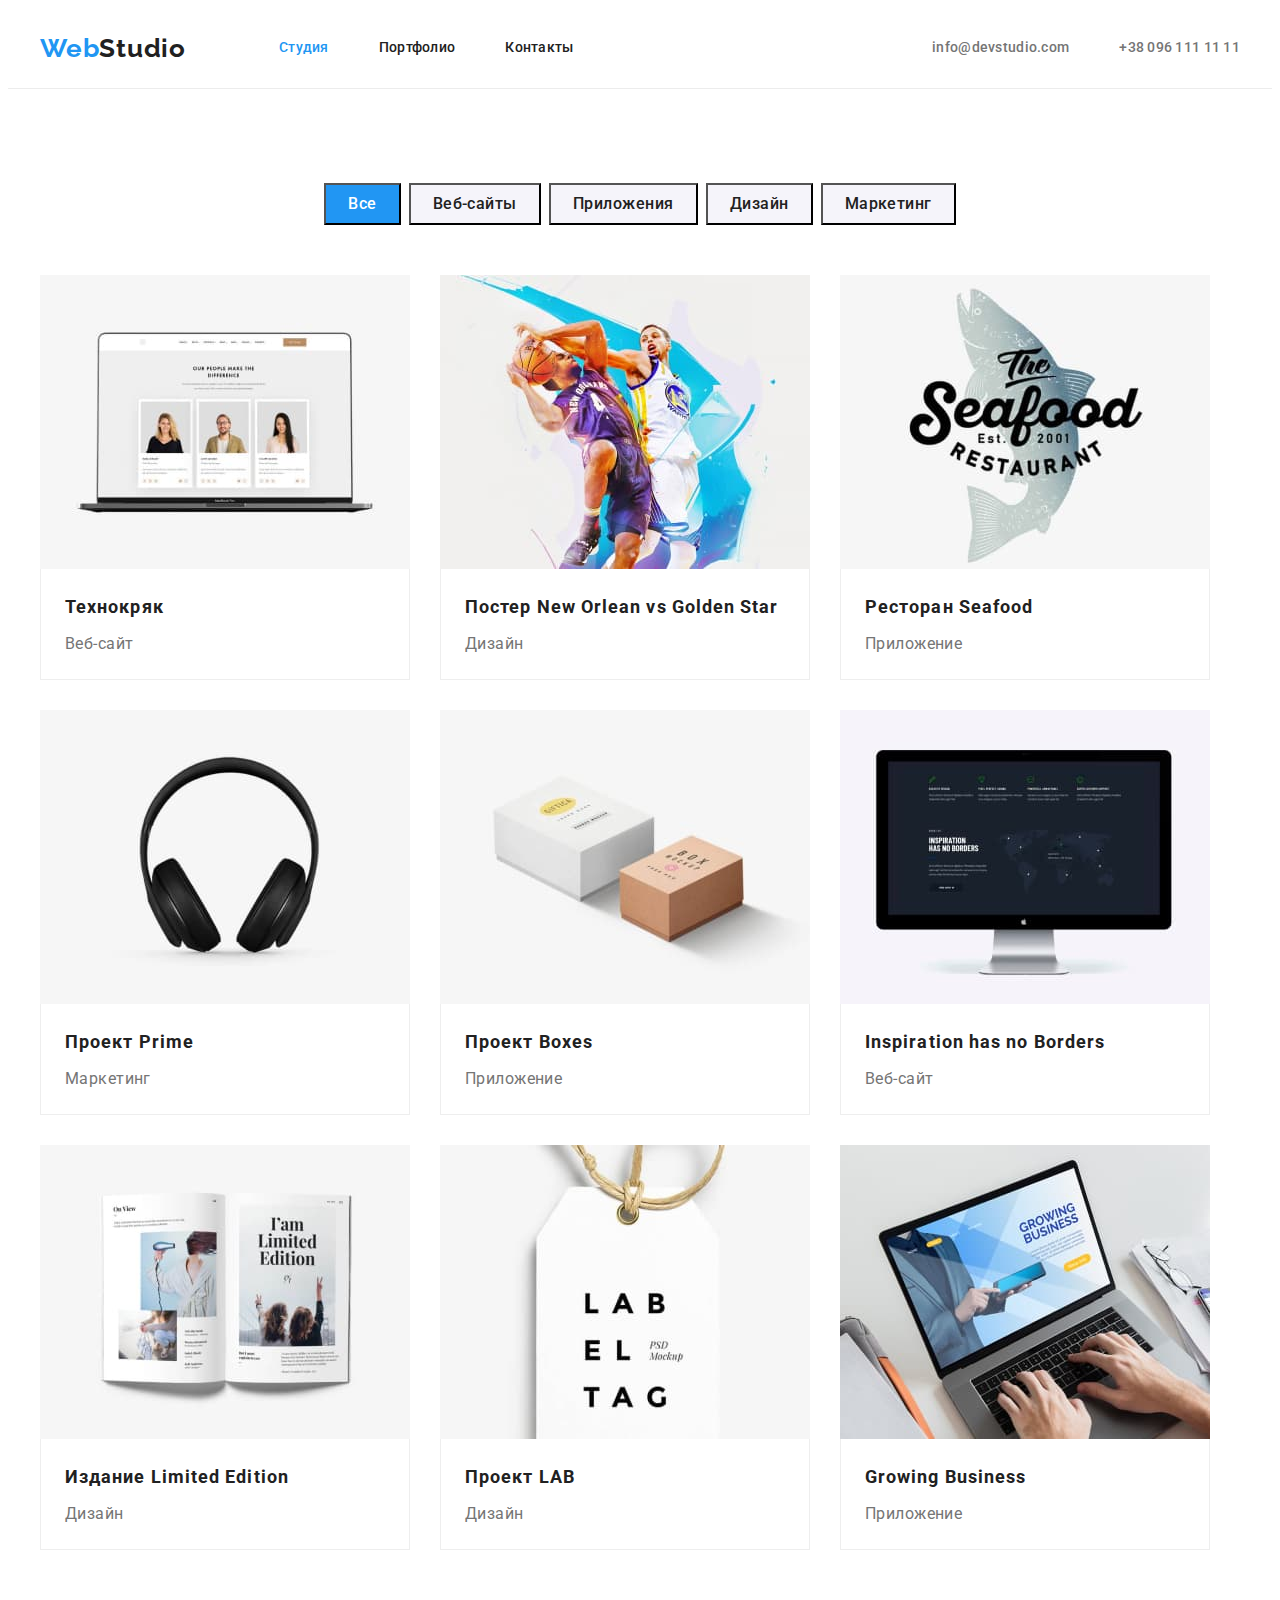
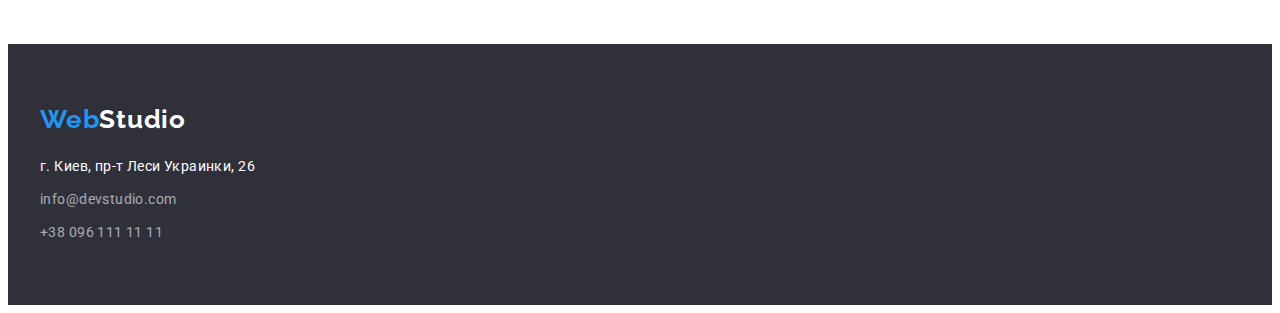
==== portfolio.html @ abe87b2e "hw4" ====
<!DOCTYPE html>
<html lang="ru">
<head>
    <link rel="preconnect" href="https://fonts.googleapis.com">
    <link rel="preconnect" href="https://fonts.gstatic.com" crossorigin>
    <link href="https://fonts.googleapis.com/css2?family=Raleway:wght@700&family=Roboto:wght@400;500;700;900&display=swap" rel="stylesheet">
    <link rel="stylesheet" href="https://cdnjs.cloudflare.com/ajax/libs/modern-normalize/1.1.0/modern-normalize.min.css" integrity="sha512-wpPYUAdjBVSE4KJnH1VR1HeZfpl1ub8YT/NKx4PuQ5NmX2tKuGu6U/JRp5y+Y8XG2tV+wKQpNHVUX03MfMFn9Q==" crossorigin="anonymous" referrerpolicy="no-referrer" />
    <meta charset="UTF-8">
    <meta http-equiv="X-UA-Compatible" content="IE=edge">
    <meta name="viewport" content="width=device-width, initial-scale=1.0">
    <link href="./css/styles.css" rel="stylesheet"> 
    <title>Portfolio</title>
</head>
<body>
    <header class="header">
        <div class="container header-container">
            <a  class="link logo" href="index.html">Web<span class="header-logo-span">Studio</span></a>
            <nav class="header-nav">
                <ul class="list header-list">
            <li class="header-item"><a href="index.html" class="link header-link current-link  ">Студия</a></li>
            <li class="header-item"><a href="portfolio.html" class="link header-link">Портфолио</a></li>
            <li class="header-item"><a href="" class="link header-link">Контакты</a></li>
                </ul>
            </nav>
            <ul class="list header-contact-list">
                <li class="header-contact-item"><a href=" mailto:info@devstudio.com" class="link header-link">info@devstudio.com</a></li>
                <li class="header-contact-item"><a href="tel:+380961111111" class="link header-link">+38 096 111 11 11</a></li>
            </ul>
        </div>
        
    </header>
<main>
 <!--Портфолио-->
    <section class="portfolio section">
        <div class="container">
        <h1 class="visually-hidden">Нашы работы</h1>
        <ul class="list filter-list">
            <li class="filter-item"><button type="button" class="filter-button current-filter">Все</button></li>
            <li class="filter-item"><button type="button" class="filter-button">Веб-сайты</button></li>
            <li class="filter-item"><button type="button" class="filter-button">Приложения</button></li>
            <li class="filter-item"><button type="button" class="filter-button">Дизайн</button></li>
            <li class="filter-item"><button type="button" class="filter-button">Маркетинг</button></li>
        </ul>

         <ul class="list portfolio-list card-set">
             <li class="portfolio-item item">
                <a href="" target="_blank" rel="noopener noreferrer" class="link">
                 <img src="./images/portfolio_img_1.jpg" alt="Ноутбук с изображением команды" width="370" height="294">
                 <div class="portfolio-content">
                 <h2 class="portfolio-project-name">Технокряк</h2>
                 <p class="portfolio-project-class">Веб-сайт</p>
                </div>
                </a>
             </li>
             <li class="portfolio-item item">
                <a href="" target="_blank" rel="noopener noreferrer" class="link">
                <img src="./images/portfolio_img_2.jpg" alt="Постер New Orlean vs Golden Star"  width="370" height="294">
                <div class="portfolio-content">
                <h2 class="portfolio-project-name">Постер New Orlean vs Golden Star</h2>
                <p class="portfolio-project-class">Дизайн</p>
                </div>
                </a>
            </li>
            <li class="portfolio-item item">
                <a href="" target="_blank" rel="noopener noreferrer" class="link">
                <img src="./images/portfolio_img_3.jpg" alt="Логотип ресторана Seafood" width="370" height="294">
                <div class="portfolio-content">
                <h2 class="portfolio-project-name">Ресторан Seafood</h2>
                <p class="portfolio-project-class">Приложение</p>
                </div>
                </a>
            </li>
            <li class="portfolio-item item">
                <a href="" target="_blank" rel="noopener noreferrer" class="link">
                <img src="./images/portfolio_img_4.jpg" alt="Наушники" width="370" height="294">
                <div class="portfolio-content">
                <h2 class="portfolio-project-name">Проект Prime</h2>
                <p class="portfolio-project-class">Маркетинг</p>
                </div>
                </a>
            </li>
            <li class="portfolio-item item">
                <a href="" target="_blank" rel="noopener noreferrer" class="link">
                <img src="./images/portfolio_img_5.jpg" alt="Коробки" width="370" height="294">
                <div class="portfolio-content">
                <h2 class="portfolio-project-name">Проект Boxes</h2>
                <p class="portfolio-project-class">Приложение</p>
                </div>
                </a>
            </li>
            <li class="portfolio-item item">
                <a href="" target="_blank" rel="noopener noreferrer" class="link">
                <img src="./images/portfolio_img_6.jpg" alt="Монитор с изображением Веб-сайта" width="370" height="294">
                <div class="portfolio-content">
                <h2 class="portfolio-project-name">Inspiration has no Borders</h2>
                <p class="portfolio-project-class">Веб-сайт</p>
                </div>
                </a>
            </li>
            <li class="portfolio-item item">
                <a href="" target="_blank" rel="noopener noreferrer" class="link">
                <img src="./images/portfolio_img_7.jpg" alt="Издание Limited Edition" width="370" height="294">
                <div class="portfolio-content">
                <h2 class="portfolio-project-name">Издание Limited Edition</h2>
                <p class="portfolio-project-class">Дизайн</p>
                </div>
                </a>
            </li>
            <li class="portfolio-item item">
                <a href="" target="_blank" rel="noopener noreferrer" class="link">
                <img src="./images/portfolio_img_8.jpg" alt="Етикетка с надписью LABEL TAG" width="370" height="294">
                <div class="portfolio-content">
                <h2 class="portfolio-project-name">Проект LAB</h2>
                <p class="portfolio-project-class">Дизайн</p>
                </div>
                </a>
            </li>
            <li class="portfolio-item item">
                <a href="" target="_blank" rel="noopener noreferrer" class="link">
                <img src="./images/portfolio_img_9.jpg" alt="Розробка приложения Growing Business" width="370" height="294">
                <div class="portfolio-content">
                <h2 class="portfolio-project-name">Growing Business</h2>
                <p class="portfolio-project-class">Приложение</p>
                </div>
                </a>
            </li>
         </ul>
        </div>
     </section>


</main>
<footer class="footer">
    <div class="container footer-container">
    <a href="" class="link logo">Web<span class="footer-logo-span">Studio</span></a>
    <address class="footer-address">
        <ul class="list footer-list">
        <li class="footer-item">
           <a href="https://goo.gl/maps/kdyRsUSUZegwHqDn6" target="_blank" rel="noopener noreferrer"  class="link footer-link">
          г. Киев, пр-т Леси Украинки, 26
           </a>
        </li> 
         <li class="footer-item">
           <a href="mailto:info@devstudio.com"  class="link footer-link">info@devstudio.com</a>
         </li>
        <li class="footer-item">
          <a href="tel:+380961111111"  class="link footer-link">+38 096 111 11 11</a>
        </li>
        </ul>
      </address>
    </div>
</footer>
    
</body>
</html>
---- css/styles.css ----
:root{
--logo-color: #2196F3;
--light-text-color: #ffffff;
--dark-text-color: #212121;
--accent-color: #2196F3;
--text-color: #757575; 

--light-background-color: #ffffff;
--dark-background-color: #2F303A;
--gray-background-color: #F5F4FA;



}
body{
font-family: 'Roboto', sans-serif;
font-size: 14px;
line-height: 1.71;
letter-spacing: 0.03em;
color: var(--text-color);
}
p, h1, h2, h3, h4, h5, h6{
    margin: 0;
}
ul{
    margin: 0;
    padding: 0;
}
img{
    display: block;
    width: 100%;
    height: auto;
}
.list{
    list-style: none;
}
.link {
    text-decoration: none;
    color: inherit;
}
button{
    cursor: pointer;
    font-family: inherit;
}
address{
    font-style: inherit;
}

.visually-hidden {
    position: absolute;
    white-space: nowrap;
    width: 1px;
    height: 1px;
    overflow: hidden;
    border: 0;
    padding: 0;
    clip: rect(0 0 0 0);
    clip-path: inset(50%);
    margin: -1px;
}

.container{
    width: 1200px;
    padding-left: 15px;
    padding-right: 15px;
    margin: 0 auto;
}

.section{
    padding-top: 94px;
    padding-bottom: 94px;
}
.card-set{
    display: flex;
    flex-wrap: wrap;
    margin-left: -30px;
    margin-top: -30px;
}

.item{
    margin-top: 30px;
    margin-left: 30px;
}


/*--------HEADER-----------*/
.header{
    border-bottom: 1px solid #ECECEC;
}

.header .logo{
    margin-right: 93px;
}


.header-container{
    display: flex;
    align-items: center;
}
    

.logo {
font-family: Raleway;
font-weight: bold;
font-size: 26px;
line-height: 1.19;
letter-spacing: 0.03em;
color: var(--logo-color);
}
.header-logo-span{
color:var(--dark-text-color)
}
.header-list{
    color:var(--dark-text-color);
    display: flex;
    
}
.header-contact-list{
display: flex;
margin-left: auto;
align-items: center;
}
.header-item:not(:last-child){
    margin-right: 50px;
}

.header-contact-item:not(:first-child){
    margin-left: 50px;
}

.header-link{
font-weight: 500;
line-height: 1.14;
letter-spacing: 0.02em;
padding-top: 32px;
padding-bottom: 32px;
display: flex;
align-items: center;

}
.header-link:hover,
.header-link:focus,
.current-link {
    color: var(--accent-color);
}

/*----------FOOTER---------*/
.footer{
    background-color: var(--dark-background-color);
    padding-top: 60px;
    padding-bottom: 60px;
}
.footer-container{
    display: flex;
    flex-direction: column;
}
.footer .logo{
    margin-bottom: 20px;
}

.footer-logo-span{
color:var(--light-text-color);
}
.footer-item:not(:last-child){
  margin-bottom: 9px;
}

.footer-link[target="_blank"]{
color:var(--light-text-color)
}
.footer-link{
color: rgba(255, 255, 255, 0.6);
}
.footer-link:hover,
.footer-link:focus{
    color: var(--accent-color);
}


/*---------HERO--------*/
.hero{
    background-color: var(--dark-background-color);
    padding-bottom: 200px;
    padding-top: 200px;
    text-align: center;
    
}
.hero-title{
font-weight: 900;
font-size: 44px;
line-height: 1.36;
letter-spacing: 0.06em;
text-transform: uppercase;
color:var(--light-text-color);
margin-bottom: 40px;
text-align: center;
max-width: 700px;
margin-left: auto;
margin-right: auto;




}
.hero-button{
font-weight: bold;
font-size: 16px;
line-height: 1.875;
letter-spacing: 0.06em;
color: var(--light-text-color);
background-color:var(--accent-color);
padding: 10px 32px;




}
/*---------ABOUT----------*/




.about-title{
font-size: 14px;
line-height: 1.14;
letter-spacing: 0.03em;
text-transform: uppercase;
color:var(--dark-text-color);
margin-bottom: 10px;
}

.about-list{
    display: flex;
}

.about-item{
    flex-basis: calc(100% / 4 - 30px);
}








/*----------WORK----------*/
.work{
    padding-top: 0;
}

.section-title{
font-size: 36px;
line-height: 1.16;
color:var(--dark-text-color);
margin-bottom: 50px;
text-align: center;
}

.work-list{
display: flex;
}
.work-item{
    flex-basis: calc(100% / 3 - 30px);
}



/*---------TEAM------------*/
.team{
    background-color: var(--gray-background-color);
}
.team-list{
    display: flex;
}


.team-item{
    background-color:var(--light-background-color);
    text-align: center;
    flex-basis: calc(100% / 4 - 30px);
}

.teem-content{
padding: 30px;
}


.team-people{
font-weight: 500;
color:var(--dark-text-color);
margin-bottom: 10px;

}
.team-position,
.team-people {
font-size: 16px;
line-height: 1.18;

}

/*--------------------PORTFOLIO-------------------*/

.filter-list{
    display: flex;
    justify-content: center;
    margin-bottom: 50px;
}
.filter-item:not(:last-child){
    margin-right: 8px;
}

.filter-button{
font-weight: 500;
font-size: 16px;
line-height: 1.625;
letter-spacing: 0.03em;
color:var(--dark-text-color);
background-color:var(--gray-background-color);
min-width: 73px;
padding: 6px 22px;
}


.filter-button:hover,
.filter-button:focus,
.current-filter {
color:var(--light-text-color);
background-color:var(--accent-color);
}



.portfolio-item{
    width: calc(100 / 3 - 30px) ;
}

.portfolio-content{
    border: 1px solid #eeeeee;
    border-top: 0;
    padding-top: 20px;
    padding-bottom: 20px;
    padding-left: 24px;
    padding-right: 24px;
   
    
    
}

.portfolio-project-name{
    font-size: 18px;
    line-height: 2;
    letter-spacing: 0.06em;
    color:var(--dark-text-color);
    margin-bottom: 4px;
}
.portfolio-project-class{
    font-weight: normal;
    font-size: 16px;
    line-height: 1.875;
 

}
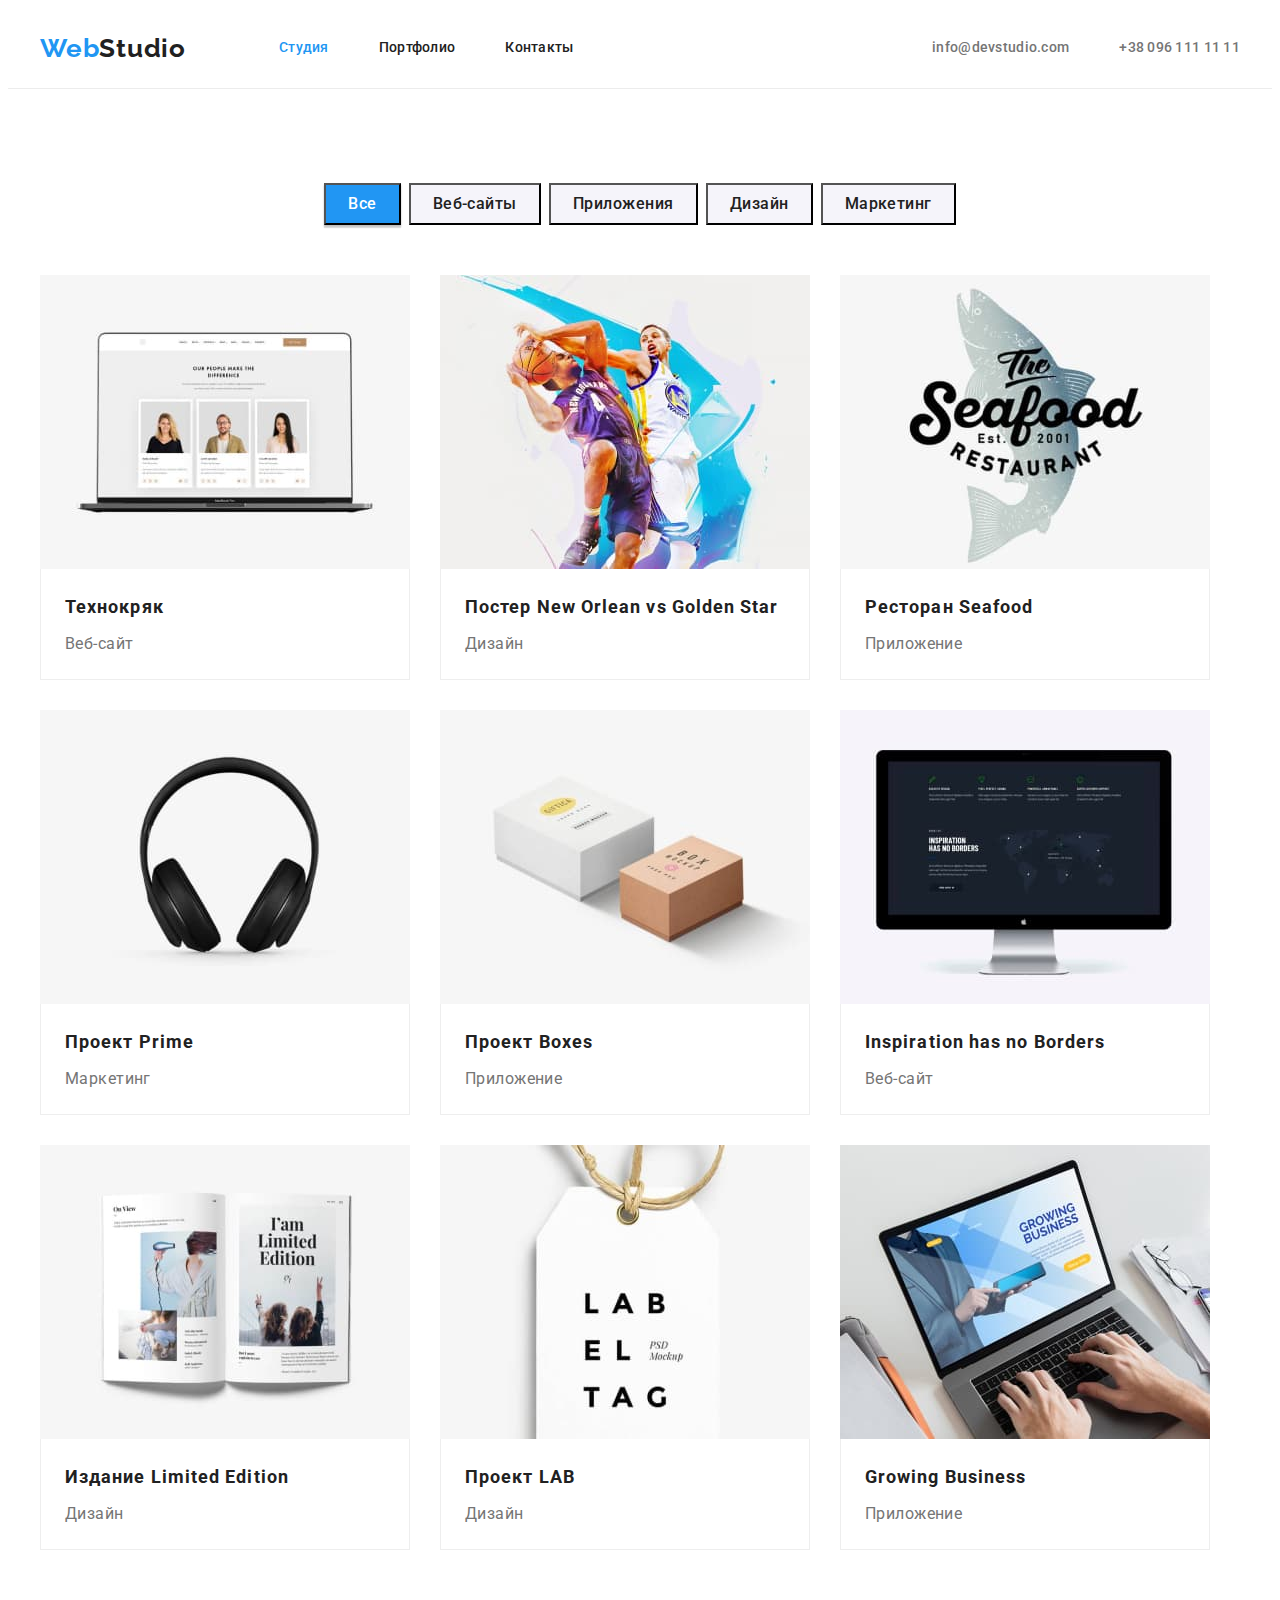
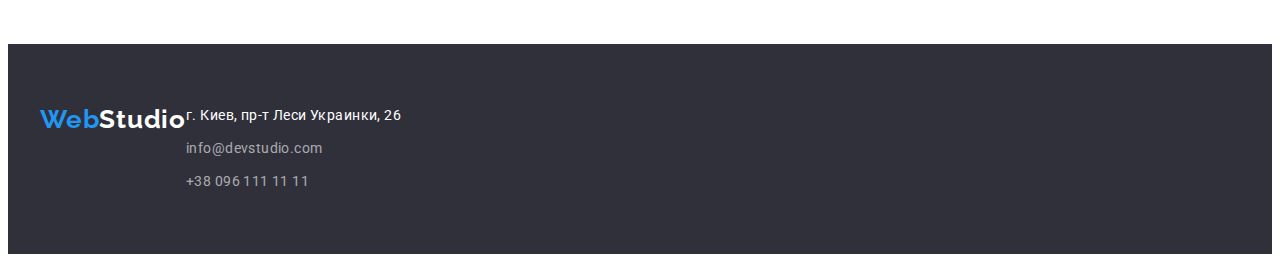
==== commit f117ca85: "hw 4!" ====
--- a/portfolio.html
+++ b/portfolio.html
@@ -44,7 +44,7 @@
 
          <ul class="list portfolio-list card-set">
              <li class="portfolio-item item">
-                <a href="" target="_blank" rel="noopener noreferrer" class="link">
+                <a href="" target="_blank" rel="noopener noreferrer" class="portfolio-link link">
                  <img src="./images/portfolio_img_1.jpg" alt="Ноутбук с изображением команды" width="370" height="294">
                  <div class="portfolio-content">
                  <h2 class="portfolio-project-name">Технокряк</h2>
@@ -53,7 +53,7 @@
                 </a>
              </li>
              <li class="portfolio-item item">
-                <a href="" target="_blank" rel="noopener noreferrer" class="link">
+                <a href="" target="_blank" rel="noopener noreferrer" class="portfolio-link link">
                 <img src="./images/portfolio_img_2.jpg" alt="Постер New Orlean vs Golden Star"  width="370" height="294">
                 <div class="portfolio-content">
                 <h2 class="portfolio-project-name">Постер New Orlean vs Golden Star</h2>
@@ -62,7 +62,7 @@
                 </a>
             </li>
             <li class="portfolio-item item">
-                <a href="" target="_blank" rel="noopener noreferrer" class="link">
+                <a href="" target="_blank" rel="noopener noreferrer" class="portfolio-link link">
                 <img src="./images/portfolio_img_3.jpg" alt="Логотип ресторана Seafood" width="370" height="294">
                 <div class="portfolio-content">
                 <h2 class="portfolio-project-name">Ресторан Seafood</h2>
@@ -71,7 +71,7 @@
                 </a>
             </li>
             <li class="portfolio-item item">
-                <a href="" target="_blank" rel="noopener noreferrer" class="link">
+                <a href="" target="_blank" rel="noopener noreferrer" class="portfolio-link link">
                 <img src="./images/portfolio_img_4.jpg" alt="Наушники" width="370" height="294">
                 <div class="portfolio-content">
                 <h2 class="portfolio-project-name">Проект Prime</h2>
@@ -80,7 +80,7 @@
                 </a>
             </li>
             <li class="portfolio-item item">
-                <a href="" target="_blank" rel="noopener noreferrer" class="link">
+                <a href="" target="_blank" rel="noopener noreferrer" class="portfolio-link link">
                 <img src="./images/portfolio_img_5.jpg" alt="Коробки" width="370" height="294">
                 <div class="portfolio-content">
                 <h2 class="portfolio-project-name">Проект Boxes</h2>
@@ -89,7 +89,7 @@
                 </a>
             </li>
             <li class="portfolio-item item">
-                <a href="" target="_blank" rel="noopener noreferrer" class="link">
+                <a href="" target="_blank" rel="noopener noreferrer" class="portfolio-link link">
                 <img src="./images/portfolio_img_6.jpg" alt="Монитор с изображением Веб-сайта" width="370" height="294">
                 <div class="portfolio-content">
                 <h2 class="portfolio-project-name">Inspiration has no Borders</h2>
@@ -98,7 +98,7 @@
                 </a>
             </li>
             <li class="portfolio-item item">
-                <a href="" target="_blank" rel="noopener noreferrer" class="link">
+                <a href="" target="_blank" rel="noopener noreferrer" class="portfolio-link link">
                 <img src="./images/portfolio_img_7.jpg" alt="Издание Limited Edition" width="370" height="294">
                 <div class="portfolio-content">
                 <h2 class="portfolio-project-name">Издание Limited Edition</h2>
@@ -107,7 +107,7 @@
                 </a>
             </li>
             <li class="portfolio-item item">
-                <a href="" target="_blank" rel="noopener noreferrer" class="link">
+                <a href="" target="_blank" rel="noopener noreferrer" class="portfolio-link link">
                 <img src="./images/portfolio_img_8.jpg" alt="Етикетка с надписью LABEL TAG" width="370" height="294">
                 <div class="portfolio-content">
                 <h2 class="portfolio-project-name">Проект LAB</h2>
@@ -116,7 +116,7 @@
                 </a>
             </li>
             <li class="portfolio-item item">
-                <a href="" target="_blank" rel="noopener noreferrer" class="link">
+                <a href="" target="_blank" rel="noopener noreferrer" class="portfolio-link link">
                 <img src="./images/portfolio_img_9.jpg" alt="Розробка приложения Growing Business" width="370" height="294">
                 <div class="portfolio-content">
                 <h2 class="portfolio-project-name">Growing Business</h2>
--- a/css/styles.css
+++ b/css/styles.css
@@ -3,7 +3,8 @@
 --light-text-color: #ffffff;
 --dark-text-color: #212121;
 --accent-color: #2196F3;
---text-color: #757575; 
+--text-color: #757575;
+--icon-color: #AFB1B8 ;
 
 --light-background-color: #ffffff;
 --dark-background-color: #2F303A;
@@ -143,16 +144,26 @@
 .current-link {
     color: var(--accent-color);
 }
+.header-contact-icon{
+    display: block;
+    margin-right: 10px;
+    fill: currentColor;
+}
 
 /*----------FOOTER---------*/
 .footer{
     background-color: var(--dark-background-color);
     padding-top: 60px;
     padding-bottom: 60px;
+    
 }
 .footer-container{
     display: flex;
+}
+.main-footer{
+    display: flex;
     flex-direction: column;
+    margin-right: 70px;
 }
 .footer .logo{
     margin-bottom: 20px;
@@ -165,7 +176,8 @@
   margin-bottom: 9px;
 }
 
-.footer-link[target="_blank"]{
+.footer-link[target="_blank"]
+{
 color:var(--light-text-color)
 }
 .footer-link{
@@ -175,7 +187,46 @@
 .footer-link:focus{
     color: var(--accent-color);
 }
-
+.footer-social{
+    display: flex;
+    flex-direction: column;
+}
+.footer-social-list{
+    display: flex;
+    justify-content: center;
+    margin-top: 16px;
+}
+.footer-social-item + .footer-social-item{
+    margin-left: 10px;
+}
+.footer-social-link{
+    display: flex;
+    justify-content: center;
+    align-items: center;
+    background-color: rgba(255, 255, 255, 0.1);
+    width: 44px;
+    height: 44px;
+    border-radius: 50%;
+    color:var(--light-text-color)
+
+}
+.footer-social-icon{
+    fill: currentColor;
+}
+.footer-social-link:hover,
+.footer-social-link:focus{
+    background-color: var(--accent-color);
+    color:#ffffff;
+}
+.footer-social-logo{
+ font-weight: bold;
+font-size: 14px;
+line-height: 1.14;
+letter-spacing: 0.03em;
+text-transform: uppercase;
+margin-bottom: 20px;
+color: var(--light-text-color);
+}
 
 /*---------HERO--------*/
 .hero{
@@ -183,7 +234,12 @@
     padding-bottom: 200px;
     padding-top: 200px;
     text-align: center;
-    
+    background-image: linear-gradient(
+        rgba(47, 48, 58, 0.4),
+        rgba(47, 48, 58, 0.4)
+        ),url(../images/hero_bg_img.jpg);
+    background-repeat: no-repeat;
+    background-position: center;
 }
 .hero-title{
 font-weight: 900;
@@ -236,6 +292,15 @@
 .about-item{
     flex-basis: calc(100% / 4 - 30px);
 }
+.about-img{
+    display: flex;
+    justify-content: center;
+    align-items: center;
+    background-color: var(--gray-background-color);
+    height: 120px;
+    margin-bottom: 30px;
+}
+
 
 
 
@@ -279,11 +344,44 @@
     background-color:var(--light-background-color);
     text-align: center;
     flex-basis: calc(100% / 4 - 30px);
+    box-shadow:
+     0px 1px 3px rgba(0, 0, 0, 0.12),
+     0px 1px 1px rgba(0, 0, 0, 0.14), 
+     0px 2px 1px rgba(0, 0, 0, 0.2);
+    border-radius: 0px 0px 4px 4px;
 }
 
 .teem-content{
-padding: 30px;
-}
+    padding: 30px 32px;
+
+}
+.team-social-list{
+    display: flex;
+    justify-content: center;
+    margin-top: 16px;
+}
+.team-social-item + .team-social-item{
+    margin-left: 10px;
+}
+.team-social-link{
+    display: flex;
+    justify-content: center;
+    align-items: center;
+    background-color: var(--light-background-color);
+    width: 44px;
+    height: 44px;
+    border-radius: 50%;
+    color:var(--icon-color)
+}
+.team-social-icon{
+    fill: currentColor;
+}
+.team-social-link:hover,
+.team-social-link:focus{
+    background-color: var(--accent-color);
+    color:#ffffff;
+}
+
 
 
 .team-people{
@@ -296,8 +394,36 @@
 .team-people {
 font-size: 16px;
 line-height: 1.18;
-
-}
+}
+/*----------Clients-----------*/
+.clients-item{
+    flex-basis: calc(100% / 6 - 30px);
+    border: 1px solid #AFB1B8;
+    box-sizing: border-box;
+    border-radius: 4px;
+}
+.clients-link{
+    display: flex;
+    justify-content: center;
+    align-items: center;
+    background-color: var(--light-background-color);
+    height: 92px;
+    border: 1px solid #AFB1B8;
+    box-sizing: border-box;
+    border-radius: 4px;
+    color:var(--icon-color)
+}
+.clients-icon{
+    fill:currentColor
+}
+.clients-link:hover,
+.clients-link:focus{
+    border: 1px solid #2196F3;
+    color: var(--accent-color);
+}
+   
+
+
 
 /*--------------------PORTFOLIO-------------------*/
 
@@ -327,12 +453,17 @@
 .current-filter {
 color:var(--light-text-color);
 background-color:var(--accent-color);
+box-shadow: 
+0px 3px 1px rgba(0, 0, 0, 0.1), 
+0px 1px 2px rgba(0, 0, 0, 0.08), 
+0px 2px 2px rgba(0, 0, 0, 0.12);
 }
 
 
 
 .portfolio-item{
     width: calc(100 / 3 - 30px) ;
+    box-sizing: border-box;
 }
 
 .portfolio-content{
@@ -342,9 +473,16 @@
     padding-bottom: 20px;
     padding-left: 24px;
     padding-right: 24px;
-   
+
     
-    
+}
+
+.portfolio-item:hover,
+.portfolio-item:focus{
+    box-shadow:
+    0px 1px 1px rgba(0, 0, 0, 0.12),
+    0px 4px 4px rgba(0, 0, 0, 0.06),
+    1px 4px 6px rgba(0, 0, 0, 0.16);
 }
 
 .portfolio-project-name{
@@ -362,3 +500,4 @@
 
 }
 
+
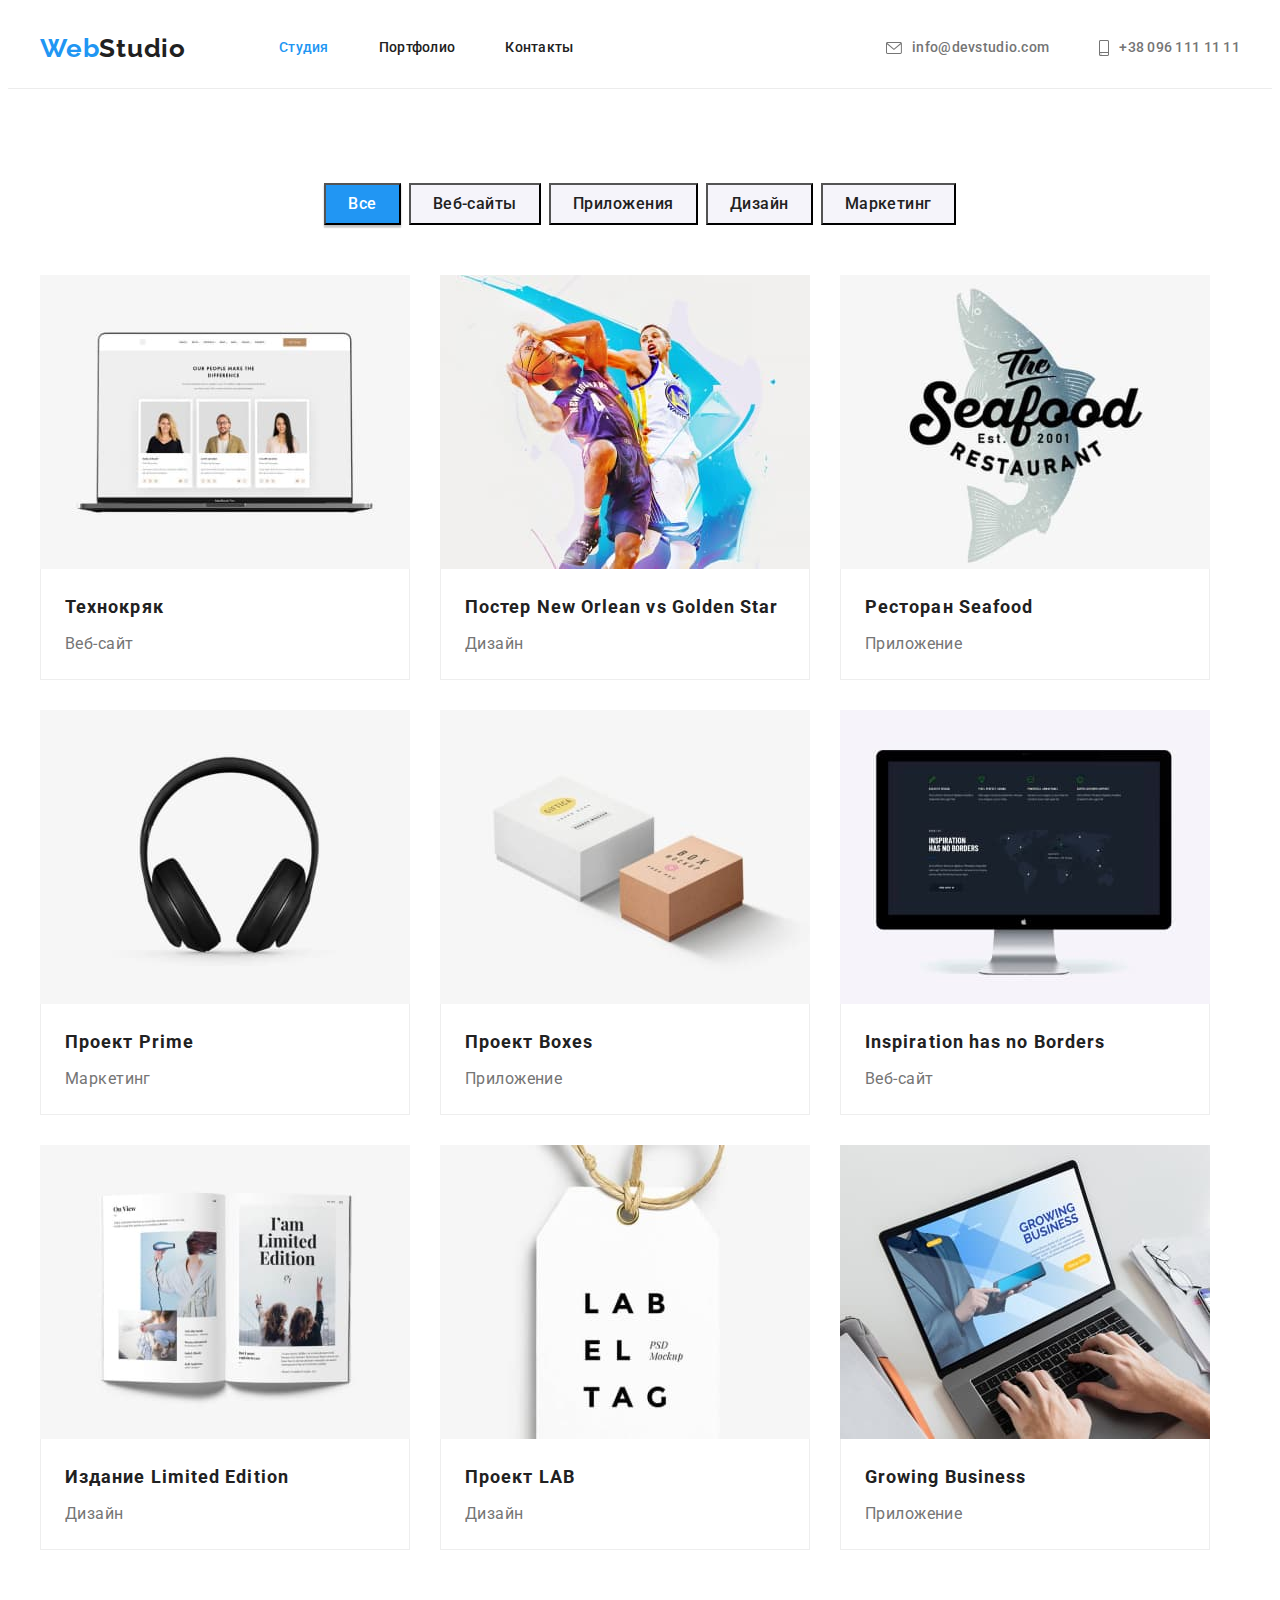
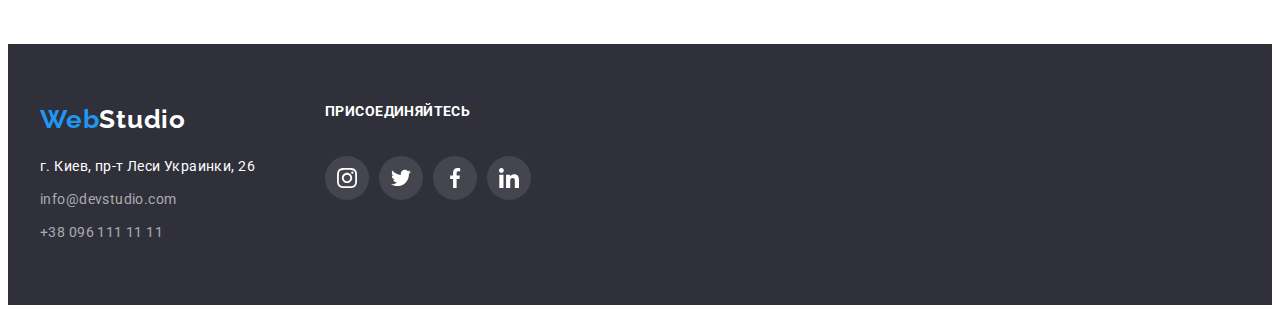
==== commit 55829c5c: "hw4!!!" ====
--- a/portfolio.html
+++ b/portfolio.html
@@ -23,8 +23,16 @@
                 </ul>
             </nav>
             <ul class="list header-contact-list">
-                <li class="header-contact-item"><a href=" mailto:info@devstudio.com" class="link header-link">info@devstudio.com</a></li>
-                <li class="header-contact-item"><a href="tel:+380961111111" class="link header-link">+38 096 111 11 11</a></li>
+                <li class="header-contact-item"><a href=" mailto:info@devstudio.com" class="link header-link">
+                    <svg class="header-contact-icon" width="16" height="12">
+                        <use href="./images/icons.svg#icon-mail"></use>
+                    </svg>
+                    info@devstudio.com</a></li>
+                <li class="header-contact-item"><a href="tel:+380961111111" class="link header-link">
+                    <svg class="header-contact-icon" width="10" height="16">
+                        <use href="./images/icons.svg#icon-smartphone"></use>
+                    </svg>
+                    +38 096 111 11 11</a></li>
             </ul>
         </div>
         
@@ -131,7 +139,9 @@
 
 </main>
 <footer class="footer">
+   
     <div class="container footer-container">
+<div class="main-footer">
     <a href="" class="link logo">Web<span class="footer-logo-span">Studio</span></a>
     <address class="footer-address">
         <ul class="list footer-list">
@@ -149,6 +159,47 @@
         </ul>
       </address>
     </div>
+    
+      <div class="footer-social">
+          <h2 class="footer-social-logo">присоединяйтесь</h2>
+          <ul class="footer-social-list list">
+            <li class="footer-social-item" >
+                <a href=""
+                 class="footer-social-link link"> 
+                 <svg class="footer-social-icon" width="20" height="20">
+                     <use href="./images/icons.svg#icon-instagram"></use>
+                 </svg>
+                </a>
+            </li>
+            <li class="footer-social-item" >
+                <a href=""
+                 class="footer-social-link link"> 
+                 <svg class="footer-social-icon" width="20" height="20">
+                     <use href="./images/icons.svg#icon-twitter"></use>
+                 </svg>
+                </a>
+            </li>
+            <li class="footer-social-item" >
+                <a href=""
+                 class="footer-social-link link"> 
+                 <svg class="footer-social-icon" width="20" height="20">
+                     <use href="./images/icons.svg#icon-facebook"></use>
+                 </svg>
+                </a>
+            </li>
+            <li class="footer-social-item" >
+                <a href=""
+                 class="footer-social-link link"> 
+                 <svg class="footer-social-icon" width="20" height="20">
+                     <use href="./images/icons.svg#icon-linkedin"></use>
+                 </svg>
+                </a>
+            </li>
+        </ul>
+
+
+      </div>
+    </div>
 </footer>
     
 </body>
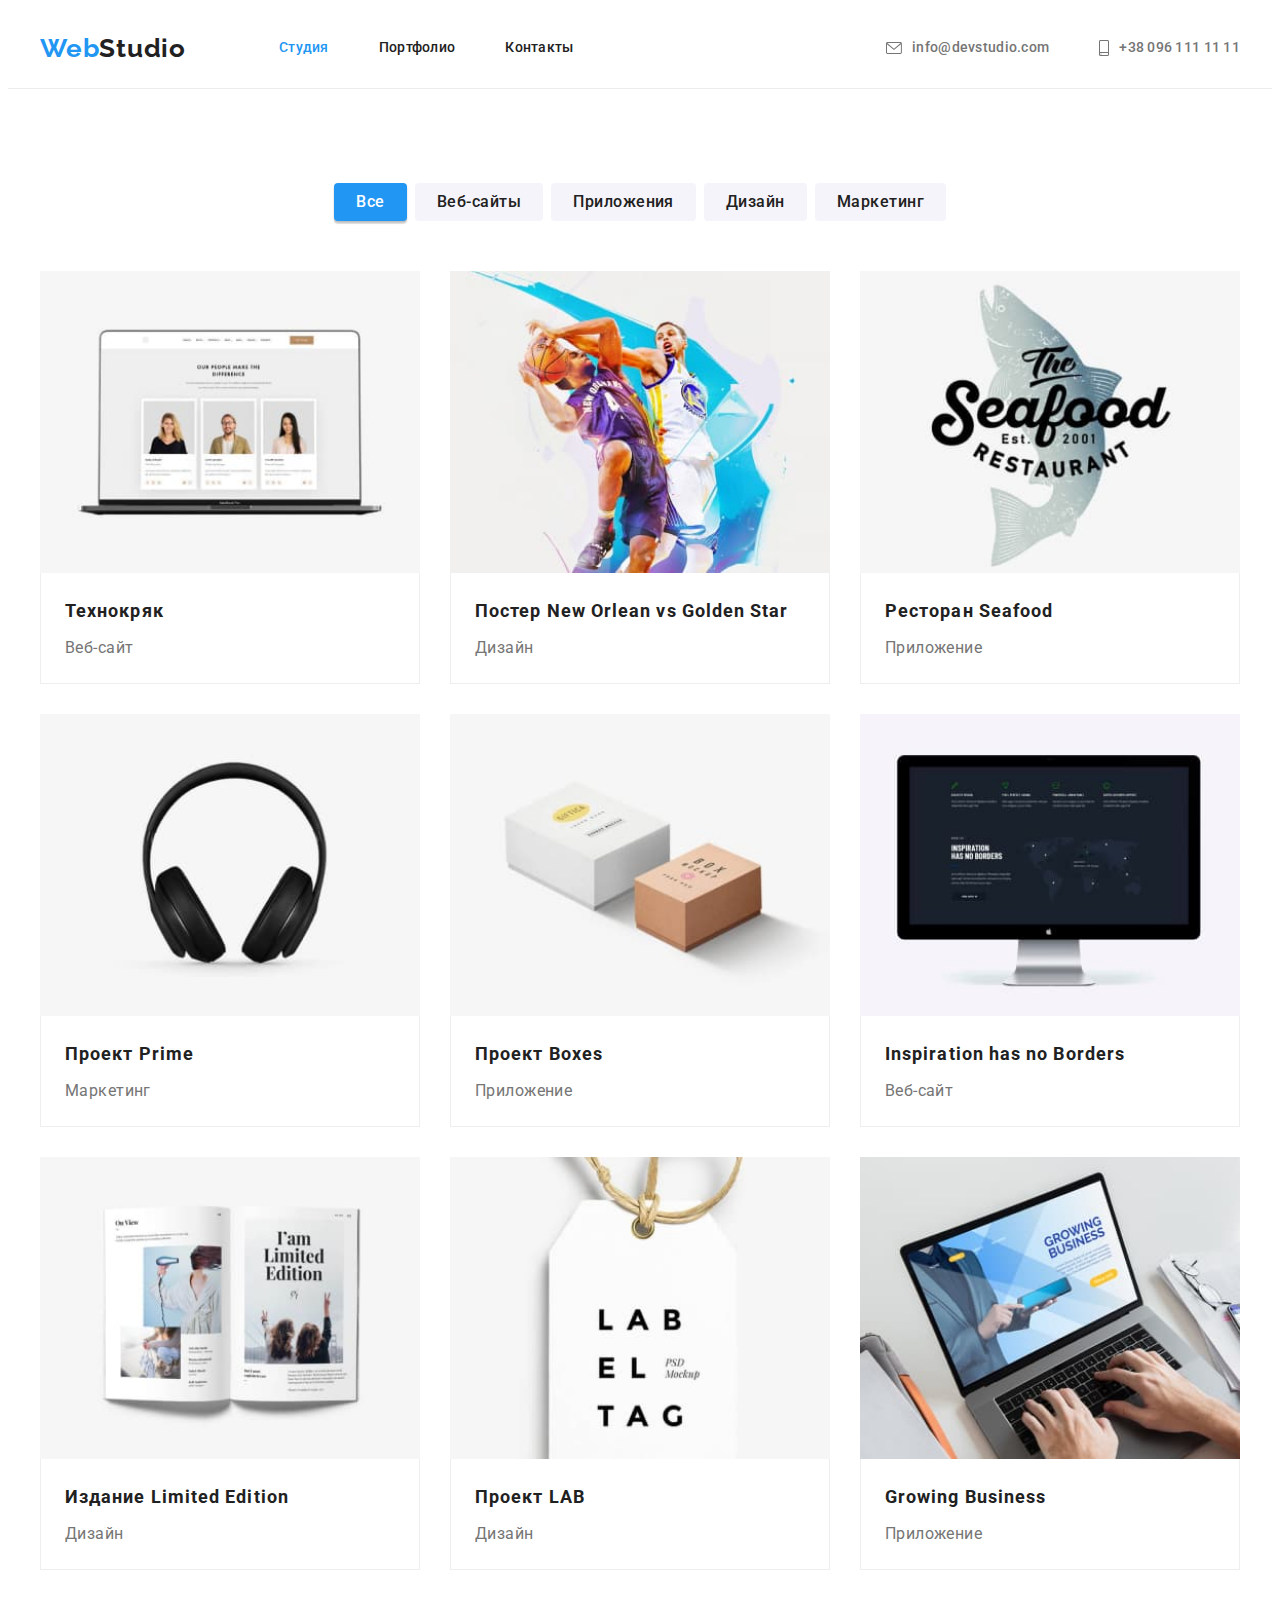
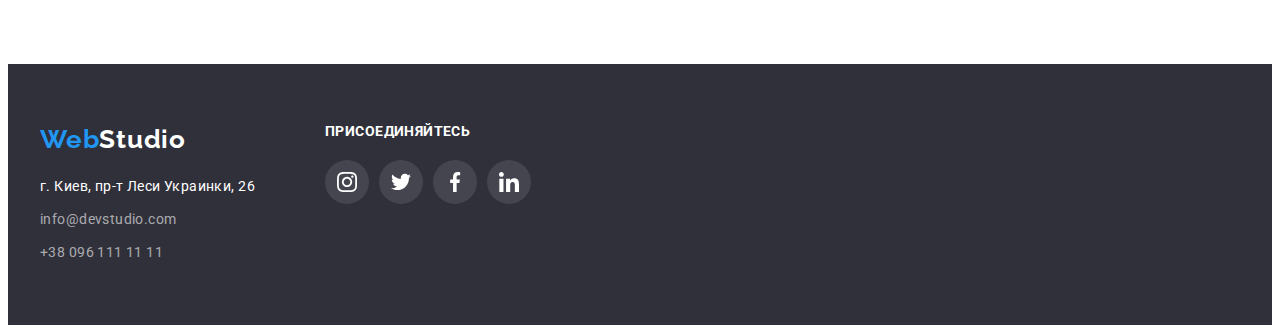
==== commit ec6e06c1: "11111" ====
--- a/portfolio.html
+++ b/portfolio.html
@@ -162,35 +162,35 @@
     
       <div class="footer-social">
           <h2 class="footer-social-logo">присоединяйтесь</h2>
-          <ul class="footer-social-list list">
-            <li class="footer-social-item" >
-                <a href=""
-                 class="footer-social-link link"> 
-                 <svg class="footer-social-icon" width="20" height="20">
+          <ul class="social-list list">
+            <li class="social-item" >
+                <a href=""
+                 class="social-link link"> 
+                 <svg class="social-icon" width="20" height="20">
                      <use href="./images/icons.svg#icon-instagram"></use>
                  </svg>
                 </a>
             </li>
-            <li class="footer-social-item" >
-                <a href=""
-                 class="footer-social-link link"> 
-                 <svg class="footer-social-icon" width="20" height="20">
+            <li class="social-item" >
+                <a href=""
+                 class="social-link link"> 
+                 <svg class="social-icon" width="20" height="20">
                      <use href="./images/icons.svg#icon-twitter"></use>
                  </svg>
                 </a>
             </li>
-            <li class="footer-social-item" >
-                <a href=""
-                 class="footer-social-link link"> 
-                 <svg class="footer-social-icon" width="20" height="20">
+            <li class="social-item" >
+                <a href=""
+                 class="social-link link"> 
+                 <svg class="social-icon" width="20" height="20">
                      <use href="./images/icons.svg#icon-facebook"></use>
                  </svg>
                 </a>
             </li>
-            <li class="footer-social-item" >
-                <a href=""
-                 class="footer-social-link link"> 
-                 <svg class="footer-social-icon" width="20" height="20">
+            <li class="social-item" >
+                <a href=""
+                 class="social-link link"> 
+                 <svg class="social-icon" width="20" height="20">
                      <use href="./images/icons.svg#icon-linkedin"></use>
                  </svg>
                 </a>
--- a/css/styles.css
+++ b/css/styles.css
@@ -191,33 +191,12 @@
     display: flex;
     flex-direction: column;
 }
-.footer-social-list{
-    display: flex;
-    justify-content: center;
-    margin-top: 16px;
-}
-.footer-social-item + .footer-social-item{
-    margin-left: 10px;
-}
-.footer-social-link{
-    display: flex;
-    justify-content: center;
-    align-items: center;
-    background-color: rgba(255, 255, 255, 0.1);
-    width: 44px;
-    height: 44px;
-    border-radius: 50%;
-    color:var(--light-text-color)
-
-}
-.footer-social-icon{
-    fill: currentColor;
-}
-.footer-social-link:hover,
-.footer-social-link:focus{
-    background-color: var(--accent-color);
-    color:#ffffff;
-}
+.footer .social-link{
+    color: var(--light-text-color);
+}
+  
+
+
 .footer-social-logo{
  font-weight: bold;
 font-size: 14px;
@@ -226,6 +205,7 @@
 text-transform: uppercase;
 margin-bottom: 20px;
 color: var(--light-text-color);
+margin-bottom: 20px;
 }
 
 /*---------HERO--------*/
@@ -248,7 +228,7 @@
 letter-spacing: 0.06em;
 text-transform: uppercase;
 color:var(--light-text-color);
-margin-bottom: 40px;
+margin-bottom: 30px;
 text-align: center;
 max-width: 700px;
 margin-left: auto;
@@ -266,6 +246,8 @@
 color: var(--light-text-color);
 background-color:var(--accent-color);
 padding: 10px 32px;
+border: none;
+border-radius: 4px;
 
 
 
@@ -355,15 +337,18 @@
     padding: 30px 32px;
 
 }
-.team-social-list{
+.team-position{
+    margin-bottom: 16px;
+}
+.social-list{
     display: flex;
     justify-content: center;
-    margin-top: 16px;
-}
-.team-social-item + .team-social-item{
+  
+}
+.social-item + .social-item{
     margin-left: 10px;
 }
-.team-social-link{
+.social-link{
     display: flex;
     justify-content: center;
     align-items: center;
@@ -371,13 +356,15 @@
     width: 44px;
     height: 44px;
     border-radius: 50%;
-    color:var(--icon-color)
-}
-.team-social-icon{
+    color:var(--icon-color);
+    background-color: rgba(255, 255, 255, 0.1);
+    
+}
+.social-icon{
     fill: currentColor;
 }
-.team-social-link:hover,
-.team-social-link:focus{
+.social-link:hover,
+.social-link:focus{
     background-color: var(--accent-color);
     color:#ffffff;
 }
@@ -398,18 +385,15 @@
 /*----------Clients-----------*/
 .clients-item{
     flex-basis: calc(100% / 6 - 30px);
-    border: 1px solid #AFB1B8;
-    box-sizing: border-box;
-    border-radius: 4px;
-}
+}
+
 .clients-link{
     display: flex;
     justify-content: center;
     align-items: center;
     background-color: var(--light-background-color);
     height: 92px;
-    border: 1px solid #AFB1B8;
-    box-sizing: border-box;
+    border: 1px solid currentColor;
     border-radius: 4px;
     color:var(--icon-color)
 }
@@ -445,6 +429,8 @@
 background-color:var(--gray-background-color);
 min-width: 73px;
 padding: 6px 22px;
+border: none;
+border-radius: 4px;
 }
 
 
@@ -462,9 +448,9 @@
 
 
 .portfolio-item{
-    width: calc(100 / 3 - 30px) ;
-    box-sizing: border-box;
-}
+    width: calc(100% / 3 - 30px) ;
+}
+    
 
 .portfolio-content{
     border: 1px solid #eeeeee;
@@ -476,9 +462,13 @@
 
     
 }
-
-.portfolio-item:hover,
-.portfolio-item:focus{
+.portfolio-link{
+    display: flex;
+    flex-direction: column;
+}
+
+.portfolio-link:hover,
+.portfolio-link:focus{
     box-shadow:
     0px 1px 1px rgba(0, 0, 0, 0.12),
     0px 4px 4px rgba(0, 0, 0, 0.06),
